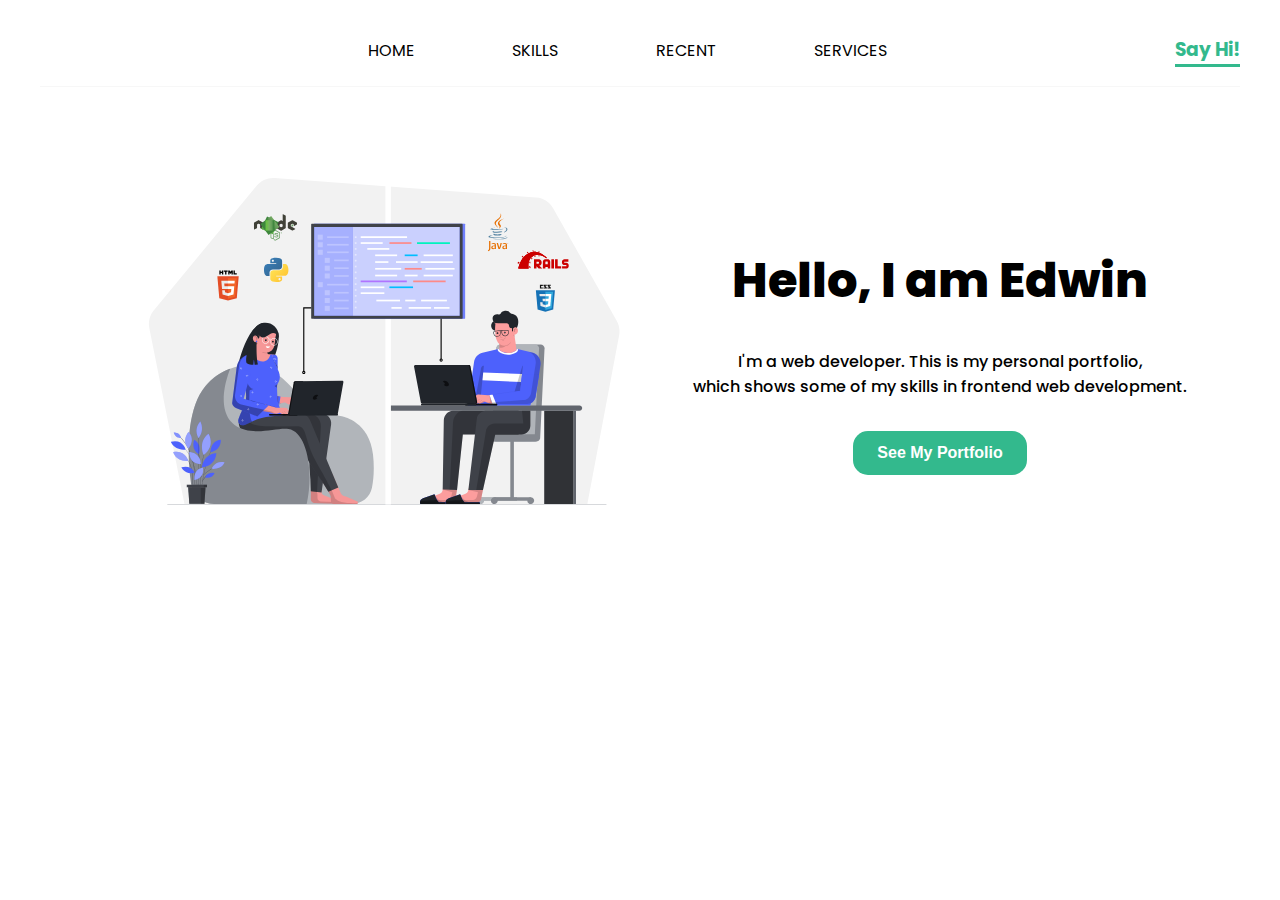
==== index.html @ 9a405e40 "first commit" ====
<!DOCTYPE html>
<html lang="en">
<head>
    <meta charset="UTF-8">
    <meta http-equiv="X-UA-Compatible" content="IE=edge">
    <meta name="viewport" content="width=device-width, initial-scale=1.0">
    <link rel="preconnect" href="https://fonts.googleapis.com">
    <link rel="preconnect" href="https://fonts.gstatic.com" crossorigin>
    <link href="https://fonts.googleapis.com/css2?family=Poppins:wght@100;200;300;400;500;600;700;800;900&display=swap" rel="stylesheet">
    <link rel="stylesheet" href="https://use.fontawesome.com/releases/v5.15.4/css/all.css" integrity="sha384-DyZ88mC6Up2uqS4h/KRgHuoeGwBcD4Ng9SiP4dIRy0EXTlnuz47vAwmeGwVChigm" crossorigin="anonymous">
    <link rel="stylesheet" href="styles.css">
    <title>Portfolio</title>
</head>
<body>
    <header>
        <nav>
            <div class="navbar">
                <div class="logo">
                    <i class="fab fa-confluence"></i>
                </div>

                <div class="nav-links" id="nav_links">
                        <ul>
                            <i class="fas fa-times" onclick=closing() id="times"></i>
                        </ul>

                        <ul>
                            <li class="navlink">HOME</li>
                        </ul>

                        <ul>
                            <li class="navlink">SKILLS</li>
                        </ul>

                        <ul>
                            <li class="navlink">RECENT</li>
                        </ul>

                        <ul>
                            <li class="navlink">SERVICES</li>
                        </ul>

                        <ul>
                </div>
                    
                <h3>Say Hi!</h3>
            </div>
                
            <div class="bars">
                <i class="fas fa-bars" onclick=slide() id="slider"></i>
            </div>

        </nav>
    </header>

    <main>
        <div class="main-area">
            <img src="Code-collaboration.svg" alt="time management">

            <div class="text">
                <div>
                    <h1>Hello, I am Edwin</h1>
                    <p>I'm a web developer. This is my personal portfolio, <br> which shows some of my skills in frontend web development.</p>
                    <button type="button">See My Portfolio</button>
                </div>
            </div>
        </div>
    </main>
    
    <script src="main.js"></script>
</body>
</html>
---- styles.css ----
:root {
    margin: 0.5rem 2rem;
    padding: 0;
}

html {
    font-family: 'Poppins', sans-serif;
}

nav .bars {
    display: none;
}

.navbar {
    display: flex;
    justify-content: space-between;
    align-items: center;
    text-align: center;
    border-bottom: 1px solid rgb(247, 247, 247);
}

.logo i {
    font-size: 2rem;
    color: rgb(51, 185, 141);
    cursor: pointer;
}

.nav-links {
    display: flex;
    justify-content: space-between;
}

.nav-links ul {
    list-style: none;
}

.nav-links ul li {
    margin: 0 .8rem;
    padding: .4rem 1rem;
    font-size: 1rem;
    font-weight: 400;
    cursor: pointer;
    transition: 0.2s;
}

.nav-links ul i {
    display: none;
}

.nav-links ul li:hover {
    padding: .4rem 1rem;
    background-color: rgb(51, 185, 141);
    border: transparent;
    border-radius: 2px;
    color: #FFF;
}

.navbar h3 {
    color: rgb(51, 185, 141);
    border-bottom: .2rem solid;
    border-color: rgb(51, 185, 141);
    transition: 0.2s ease;
    cursor: pointer;
}

@media only screen and (max-width: 1024px) {

    .navbar{
        display: flex;
        flex-direction: column;
        justify-content: center;
        align-items: center;
        text-align: center;
    }
}

@media only screen and (max-width: 768px) {
    .nav-links ul i {
        display: contents;
        font-size: 1.2rem;
        padding: .2rem;
    }

    nav .bars {
        display: contents;
        position: relative;
        float: right;
    }

    nav .bars i {
        position: absolute;
        top: 5%;
        right: 5%;
        font-size: 1.2rem;
        cursor: pointer;
    }

    .navbar {
        display: flex;
        justify-content: space-between;
    }
    
    .navbar .nav-links {
        position: absolute;
        display: flex;
        flex-direction: column;
        top: 5%;
        right: -100%;
        width: 45%;
        height: 80%;
        align-items: center;
        text-align: center;
        background-color: rgb(96, 201, 178);
        border: transparent;
        border-radius: 2px;
        z-index: 2;
        transition: .5s;
    }
    
    .nav-links ul {
        display: flex;
        justify-content: center;
        align-items: center;
        text-align: center;
        margin-top: 2.5rem;
        padding: 1px;
    }

    .main-area {
        display: flex;
        flex-direction: column;
        justify-content: center;
        align-items: center;
        text-align: center;
    }
}

.main-area {
    margin-top: 2rem;
    display: flex;
    justify-content: center;
    align-items: center;
    text-align: center;
}

.main-area img {
    width: 50%;
    height: 50%;
}

.main-area .text {
    display: flex;
    justify-content: center;
    align-items: center;
}

.text h1 {
    font-size: 3rem;
    font-weight: 800;
}

.text p {
    font-size: 1rem;
    font-weight: 500;
}

.text button {
    font-size: 1rem;
    font-weight: 600;
    padding: .8rem 1.5rem;
    margin-top: 1rem;
    background-color: rgb(51, 185, 141);
    border: transparent;
    border-radius: 15px;
    color: #FFF;
}
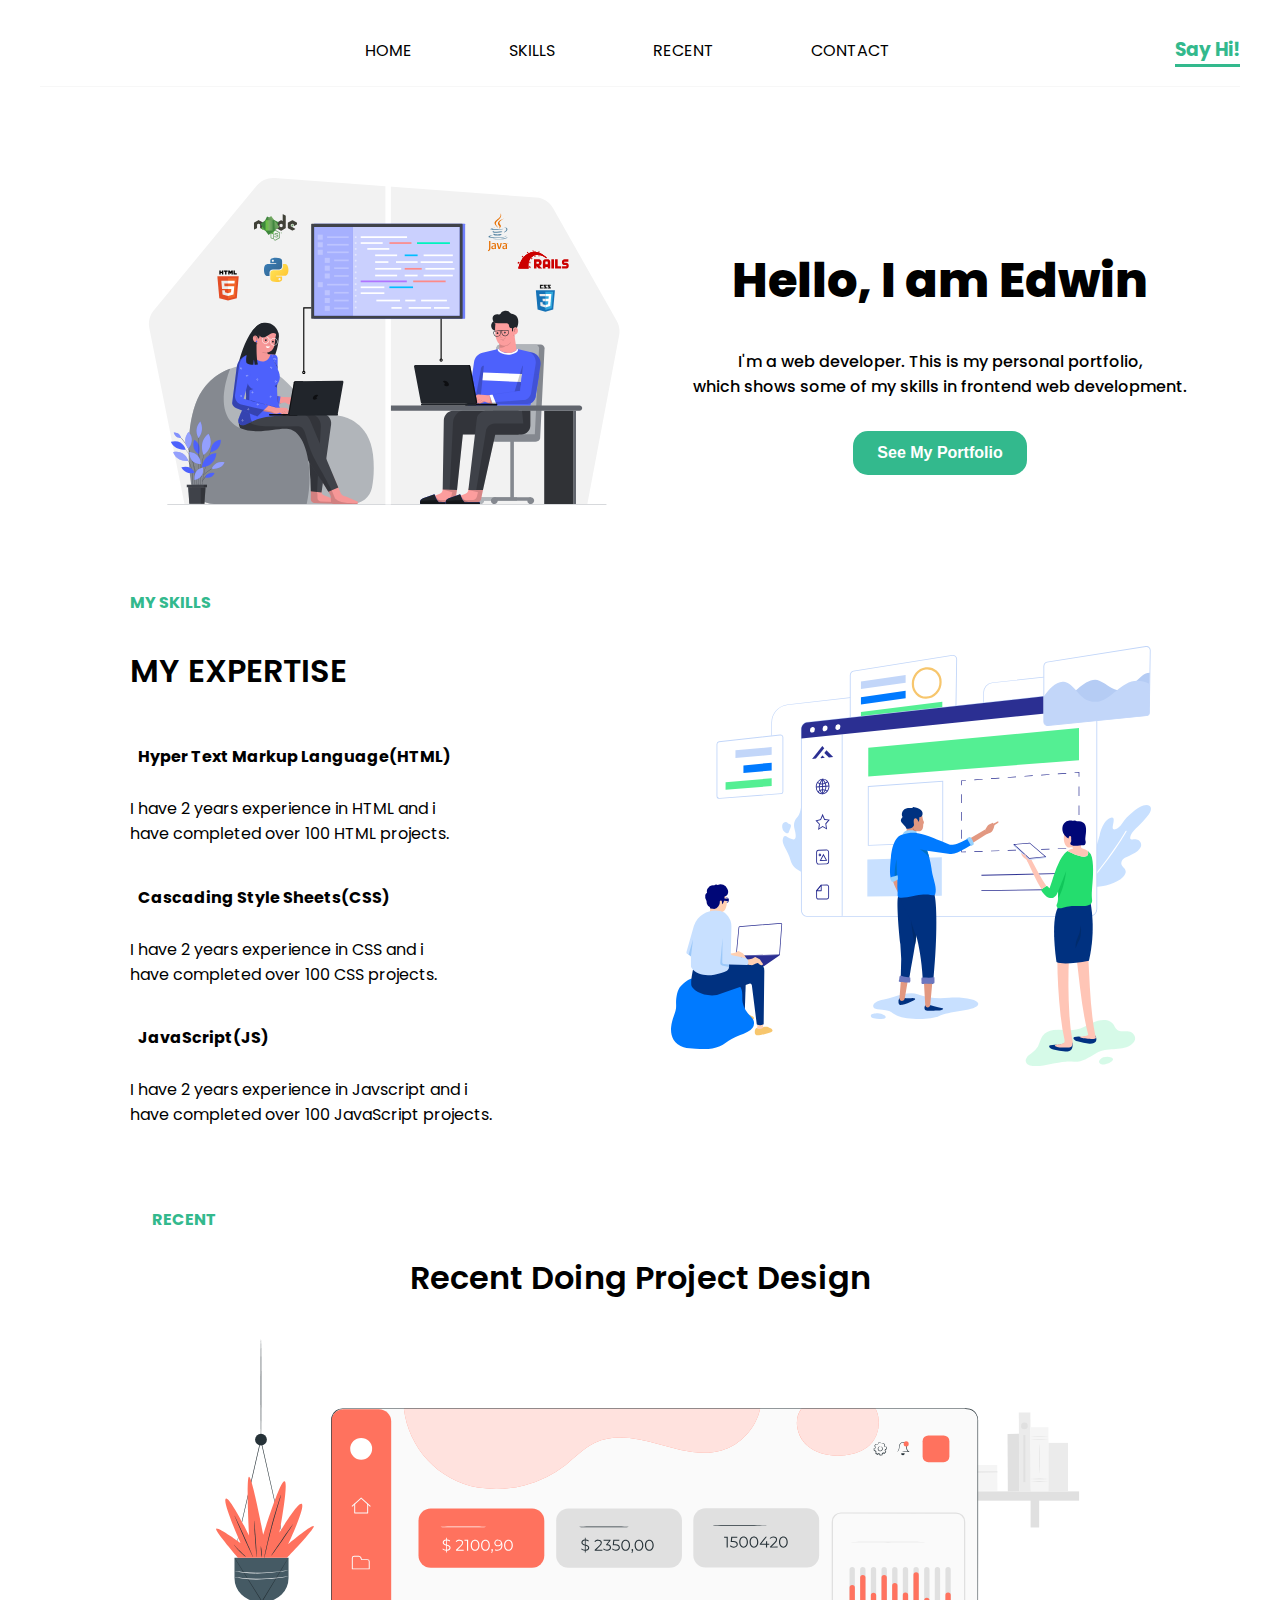
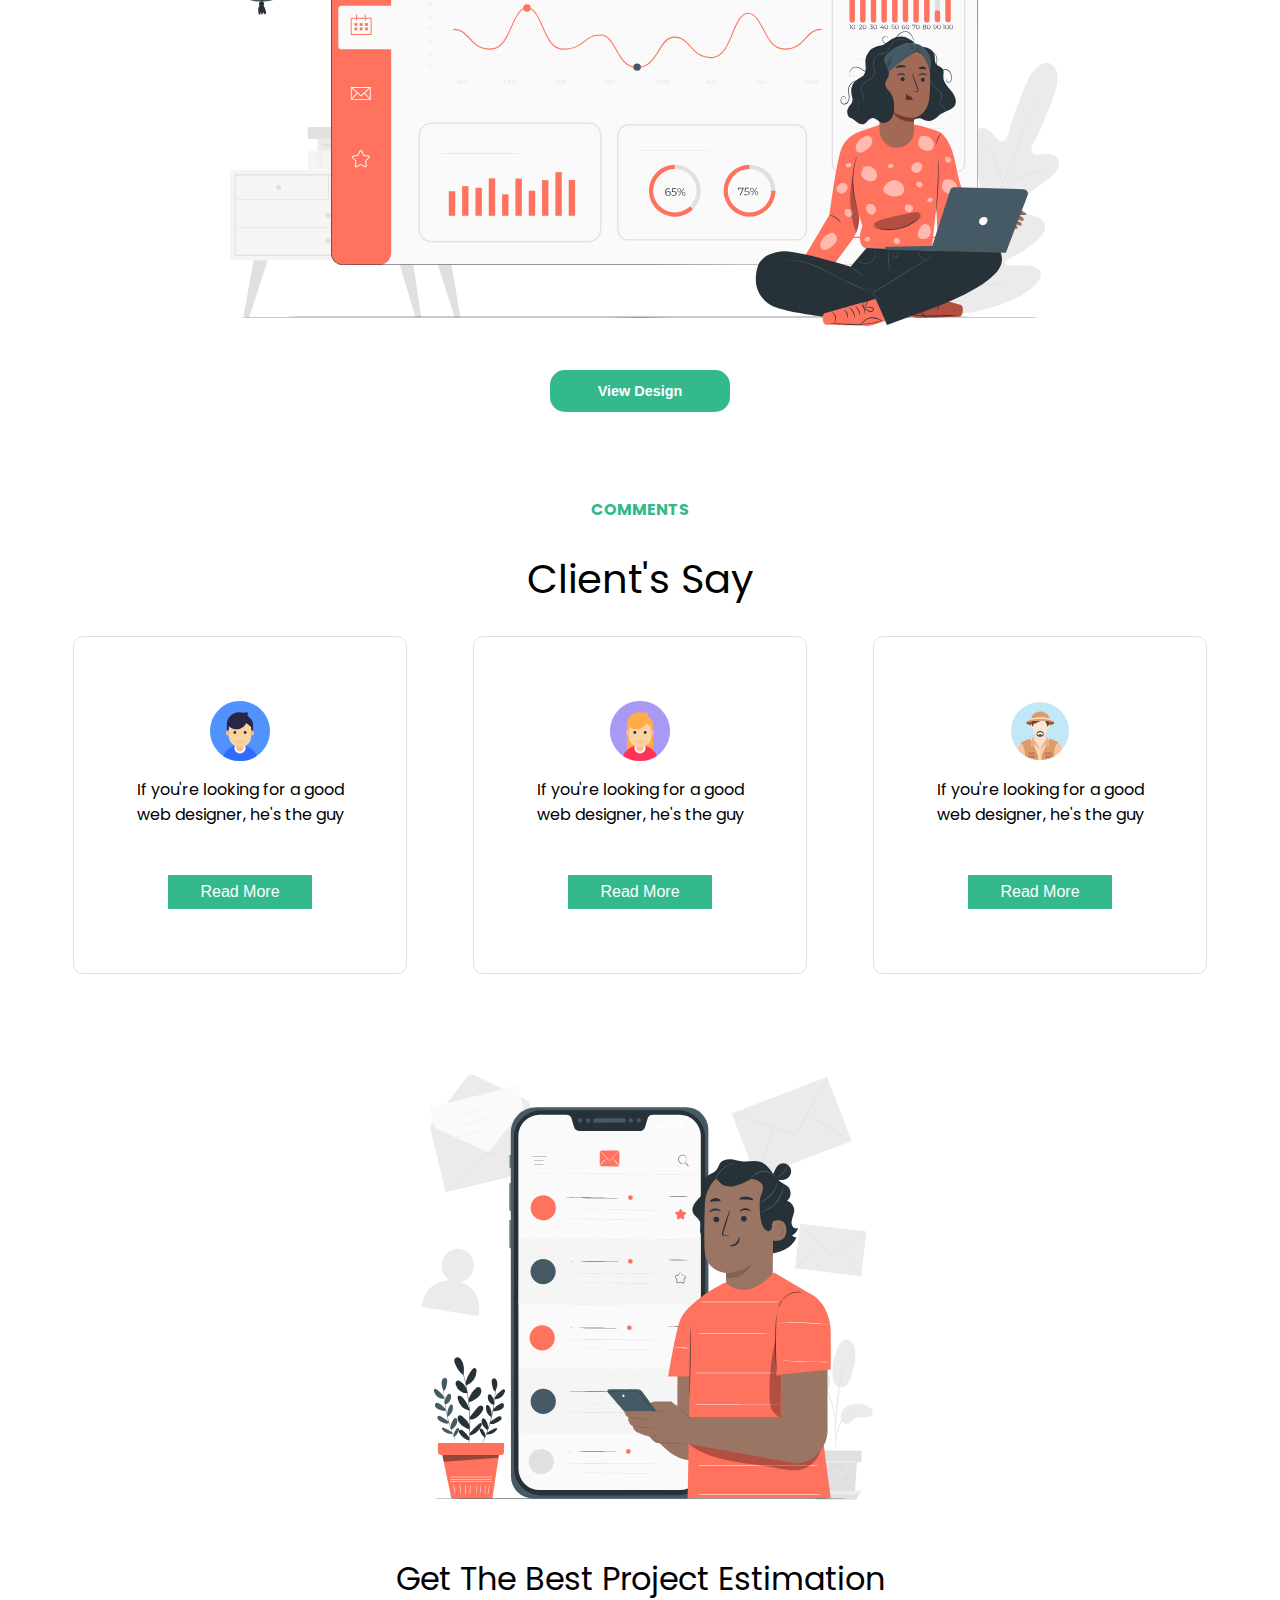
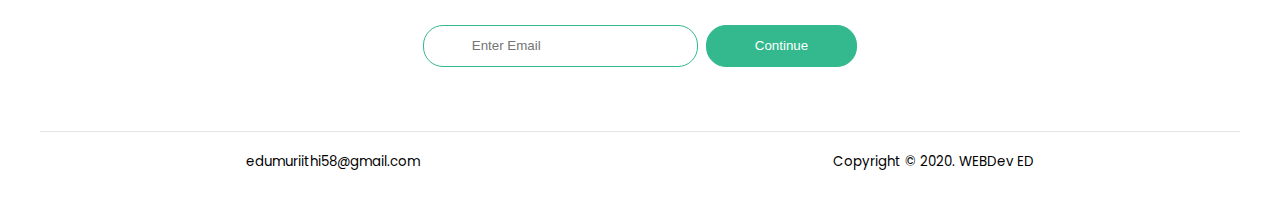
==== commit e8596d2e: "third commit" ====
--- a/index.html
+++ b/index.html
@@ -25,19 +25,19 @@
                         </ul>
 
                         <ul>
-                            <li class="navlink">HOME</li>
+                            <li class="navlink"><a href="#">HOME</a></li>
                         </ul>
 
                         <ul>
-                            <li class="navlink">SKILLS</li>
+                            <li class="navlink"><a href="#expertise">SKILLS</a></li>
                         </ul>
 
                         <ul>
-                            <li class="navlink">RECENT</li>
+                            <li class="navlink"><a href="#Recent">RECENT</a></li>
                         </ul>
 
                         <ul>
-                            <li class="navlink">SERVICES</li>
+                            <li class="navlink"><a href="#Contact">CONTACT</a></li>
                         </ul>
 
                         <ul>
@@ -49,7 +49,6 @@
             <div class="bars">
                 <i class="fas fa-bars" onclick=slide() id="slider"></i>
             </div>
-
         </nav>
     </header>
 
@@ -66,6 +65,105 @@
             </div>
         </div>
     </main>
+
+    <section>
+        <div class="skills">
+            <div>
+                <div class="myskills">
+                    <h4>MY SKILLS</h4>
+                </div>
+                <div>
+                    <div>
+                        <div class="myexpertise" id="expertise">
+                            <p>MY EXPERTISE</p>
+                        </div>
+                        <div>
+                            <h4><i class="fab fa-html5" id="html"></i>Hyper Text Markup Language(HTML)</h4>
+                            <p>I have 2 years experience in HTML and i <br> have completed over 100 HTML projects.</p>
+                        </div>
+                        <div>
+                            <h4><i class="fab fa-css3-alt" id="css"></i>Cascading Style Sheets(CSS)</h4>
+                            <p>I have 2 years experience in CSS and i <br> have completed over 100 CSS projects.</p>
+                        </div>
+                        <div>
+                            <h4><i class="fab fa-js" id="js"></i>JavaScript(JS)</h4>
+                            <p>I have 2 years experience in Javscript and i <br> have completed over 100 JavaScript projects.</p>
+                        </div>
+
+                    </div>
+                </div>
+            </div>
+            
+            <img src="developer.svg" alt="">
+        </div>
+    </section>
+
+    <section>
+        <div class="projects">
+            <div class="recent">
+                <h4>RECENT</h4>
+            </div>
+            <div class="design" id="Recent">
+                <div>
+                    <h1>Recent Doing Project Design</h1>
+                    <img src="./Dashboard-pana.svg" alt="">
+                    <div class="view-button">
+                        <button type="button">View Design</button>
+                    </div>
+                </div>
+            </div>
+        </div>
+    </section>
+
+    <section>
+        <div class="comments">
+            <div class="text">
+                <div>
+                    <h4>COMMENTS</h4>
+                    <h1>Client's Say</h1>
+                </div>
+            </div>
+
+            <div class="cards">
+                <div class="card1">
+                    <img src="./person1.svg" alt="">
+                    <img src="" alt="">
+                    <p>If you're looking for a good <br> web designer, he's the guy</p>
+                    <button type="button">Read More</button>
+                </div>
+                <div class="card1">
+                    <img src="./person2.svg" alt="">
+                    <img src="" alt="">
+                    <p>If you're looking for a good<br> web designer, he's the guy</p>
+                    <button type="button">Read More</button>
+                </div>
+                <div class="card1">
+                    <img src="./person3.svg" alt="">
+                    <img src="" alt="">
+                    <p>If you're looking for a good<br> web designer, he's the guy</p>
+                    <button type="button">Read More</button>
+                </div>
+            </div>
+        </div>
+    </section>
+
+    <section>
+            <div class="estimation">
+                <div>
+                    <img src="./Mobile inbox-pana.svg" alt="">
+                    <h1>Get The Best Project Estimation</h1>
+
+                    <div id="Contact">
+                        <input type="email" placeholder="Enter Email"><button type="button">Continue</button>
+                    </div>
+                </div>
+            </div>
+    </section>
+
+    <footer>
+        <p><small>edumuriithi58@gmail.com</small></p>
+        <p><small>Copyright &copy; 2020. WEBDev ED</small></p>
+    </footer>
     
     <script src="main.js"></script>
 </body>
--- a/styles.css
+++ b/styles.css
@@ -5,6 +5,7 @@
 
 html {
     font-family: 'Poppins', sans-serif;
+    scroll-behavior: smooth;
 }
 
 nav .bars {
@@ -41,6 +42,12 @@
     font-weight: 400;
     cursor: pointer;
     transition: 0.2s;
+}
+
+.nav-links ul li a {
+    text-decoration: none;
+    color: #000;
+    transition: .2s;
 }
 
 .nav-links ul i {
@@ -173,4 +180,247 @@
     border: transparent;
     border-radius: 15px;
     color: #FFF;
+    cursor: pointer;
+}
+
+@media only screen and (max-width: 768px) {
+    .main-area img {
+        height: 100%;
+        width: 100%;
+    }
+}
+
+.skills {
+    display: flex;
+    justify-content: space-around;
+    align-items: center;
+}
+
+.skills .myskills h4 {
+    font-size: 1rem;
+    color: rgb(51, 185, 141);
+}
+
+#html{
+    font-size: 2rem;
+    margin-right: .5rem;
+    color: rgb(224, 95, 9);
+}
+
+#css{
+    font-size: 2rem;
+    margin-right: .5rem;
+    color: rgb(30, 60, 197);
+}
+
+#js{
+    font-size: 2rem;
+    margin-right: .5rem;
+    color: rgb(231, 103, 18);
+}
+
+
+
+.skills .myexpertise p {
+    font-size: 2rem;
+    font-weight: 600;
+}
+
+.skills img {
+    height: auto;
+    width: 40%;
+}
+
+@media only screen and (max-width: 768px) {
+    .skills {
+        margin-top: 4rem;
+        display: flex;
+        flex-direction: column;
+        align-items: center;
+    }
+
+    .skills img {
+        height: 100%;
+        width: 100%;
+    }
+
+    .skills .myskills {
+        display: flex;
+        justify-content: center;
+        align-items: center;
+        text-align: center;
+    }
+}
+
+.recent h4 {
+    margin-top: 4rem;
+    margin-left: 7rem;
+    color: rgb(51, 185, 141)
+}
+
+.projects .design {
+    justify-content: center;
+    align-items: center;
+    text-align: center;
+}
+
+.projects .design h1 {
+    font-size: 2rem;
+    font-weight: 600;
+}
+
+.projects .design img {
+    height: 100%;
+    width: 80%;
+}
+
+.projects .design .view-button {
+    display: flex;
+    justify-content: center;
+    align-items: center;
+}
+
+.projects .design .view-button button {
+    padding: .8rem 3rem;
+    border: transparent;
+    border-radius: 15px;
+    background-color: rgb(51, 185, 141);
+    color: #FFF;
+    font-size: .9rem;
+    font-weight: 600;
+    cursor: pointer;
+}
+
+@media only screen and (max-width: 768px) {
+    .projects .design img {
+        height: 100%;
+        width: 100%;
+    }
+}
+
+.comments {
+    margin-top: 4rem;
+}
+
+.comments .text {
+    display: flex;
+    justify-content: center;
+    align-items: center;
+    text-align: center;
+}
+
+.comments .text h4 {
+    color: rgb(51, 185, 141);
+}
+
+.comments .text h1 {
+    font-size: 2.5rem;
+    font-weight: 400;
+}
+
+.comments .cards {
+    display: flex;
+    justify-content: space-between;
+}
+
+.comments .cards img {
+    height: auto;
+    width: 20%;
+}
+
+.comments .cards  {
+    display: flex;
+    justify-content: space-around;
+}
+
+.comments .cards button {
+    margin-top: 2rem;
+    padding: .5rem 2rem;
+    font-size: 1rem;
+    background-color: rgb(51, 185, 141);
+    color: #FFF;
+    border: transparent;
+    cursor: pointer;
+}
+
+.comments .cards .card1 {
+    display: flex;
+    flex-direction: column;
+    justify-content: center;
+    align-items: center;
+    text-align: center;
+    border: 1px solid rgb(224, 224, 224);
+    border-radius: 10px;
+    padding: 4rem 1rem;
+    transition: .2s ease;
+}
+
+.comments .cards .card1:hover {
+    transform: translateY(-10px);
+}
+
+@media only screen and (max-width: 768px) {
+    .cards {
+        display: flex;
+        flex-direction: column;
+        justify-content: center;
+        align-items: center;
+        text-align: center;
+    }
+
+    .cards .card1 {
+        margin-bottom: 1rem;
+    }
+}
+
+.estimation {
+    margin-top: 4rem;
+    display: flex;
+    justify-content: center;
+    align-items: center;
+    text-align: center;
+}
+
+.estimation h1 {
+    font-size: 2rem;
+    font-weight: 400;
+}
+
+.estimation input {
+    padding: .8rem 3rem;
+    border-radius: 20px;
+    border: 1px solid rgb(51, 185, 141);
+    outline: none;
+}
+
+.estimation button {
+    margin-left: .5rem;
+    padding: .8rem 3rem;
+    border-radius: 20px;
+    border: 1px solid rgb(51, 185, 141);
+    background-color: rgb(51, 185, 141);
+    color: #FFF;
+    cursor: pointer;
+}
+
+@media only screen and (max-width: 768px) {
+    .estimation button {
+        margin-top: 1rem;
+    }
+}
+
+footer {
+    margin-top: 4rem;
+    border-top: 1px solid rgb(230, 229, 229);
+    display: flex;
+    justify-content: space-around;
+    align-items: center;
+    text-align: center;
+}
+
+@media only screen and (max-width: 768px) {
+    footer {
+        display: flex;
+        flex-direction: column;
+    }
 }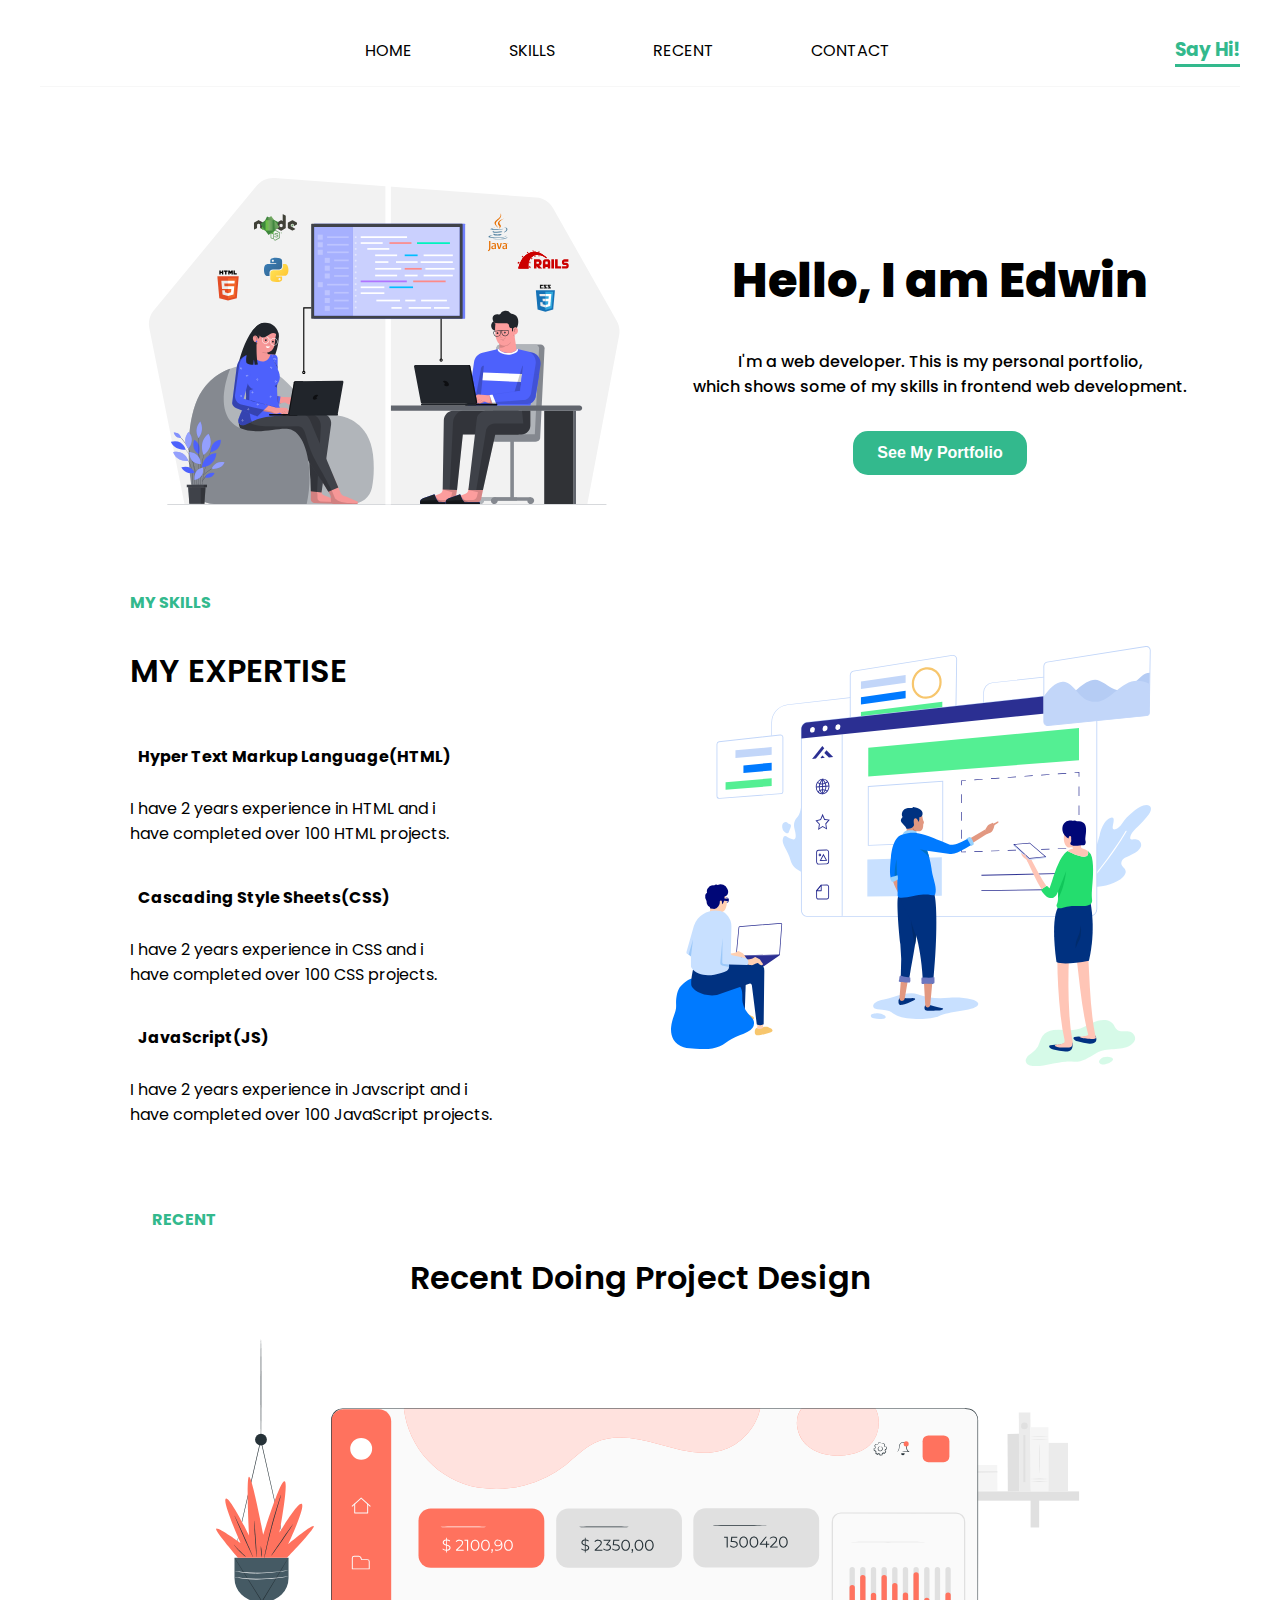
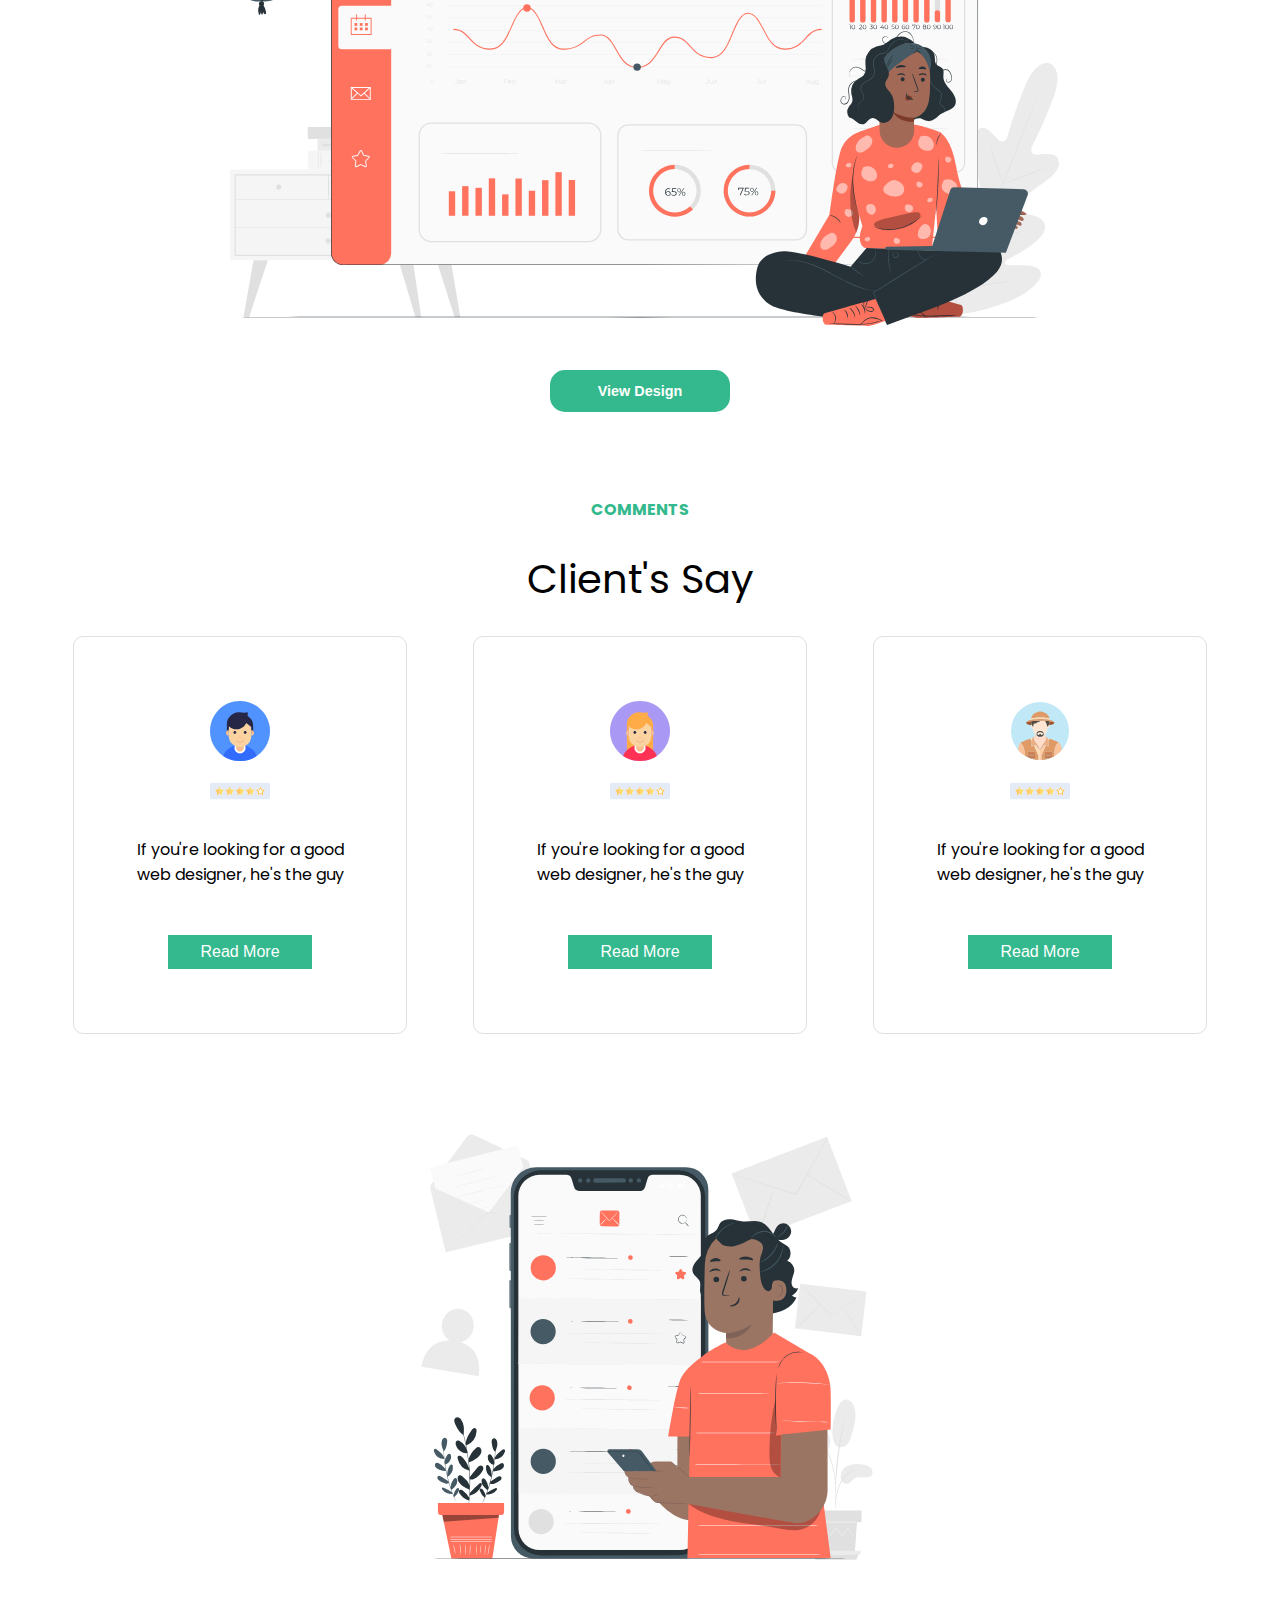
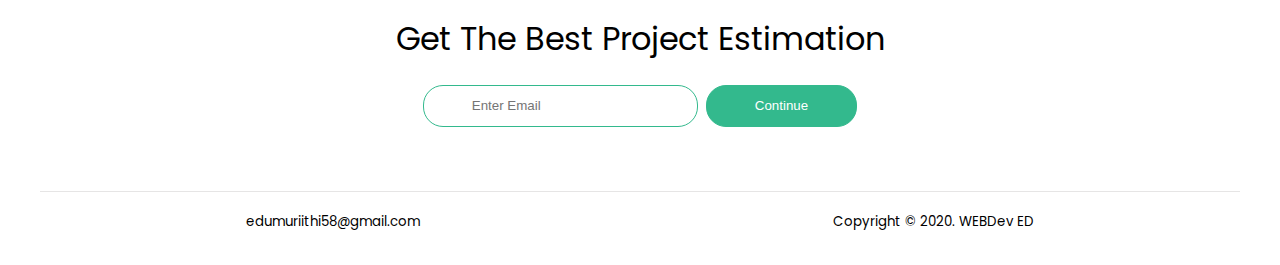
==== commit 88de8708: "fourth commit" ====
--- a/index.html
+++ b/index.html
@@ -43,7 +43,7 @@
                         <ul>
                 </div>
                     
-                <h3>Say Hi!</h3>
+                <a href="./say-hi.html"><h3>Say Hi!</h3></a>
             </div>
                 
             <div class="bars">
@@ -127,19 +127,19 @@
             <div class="cards">
                 <div class="card1">
                     <img src="./person1.svg" alt="">
-                    <img src="" alt="">
+                    <img src="./rating-svgrepo-com.svg" alt="">
                     <p>If you're looking for a good <br> web designer, he's the guy</p>
                     <button type="button">Read More</button>
                 </div>
                 <div class="card1">
                     <img src="./person2.svg" alt="">
-                    <img src="" alt="">
+                    <img src="./rating-svgrepo-com.svg" alt="">
                     <p>If you're looking for a good<br> web designer, he's the guy</p>
                     <button type="button">Read More</button>
                 </div>
                 <div class="card1">
                     <img src="./person3.svg" alt="">
-                    <img src="" alt="">
+                    <img src="./rating-svgrepo-com.svg" alt="">
                     <p>If you're looking for a good<br> web designer, he's the guy</p>
                     <button type="button">Read More</button>
                 </div>
--- a/styles.css
+++ b/styles.css
@@ -18,6 +18,10 @@
     align-items: center;
     text-align: center;
     border-bottom: 1px solid rgb(247, 247, 247);
+}
+
+.navbar a {
+    text-decoration: none;
 }
 
 .logo i {
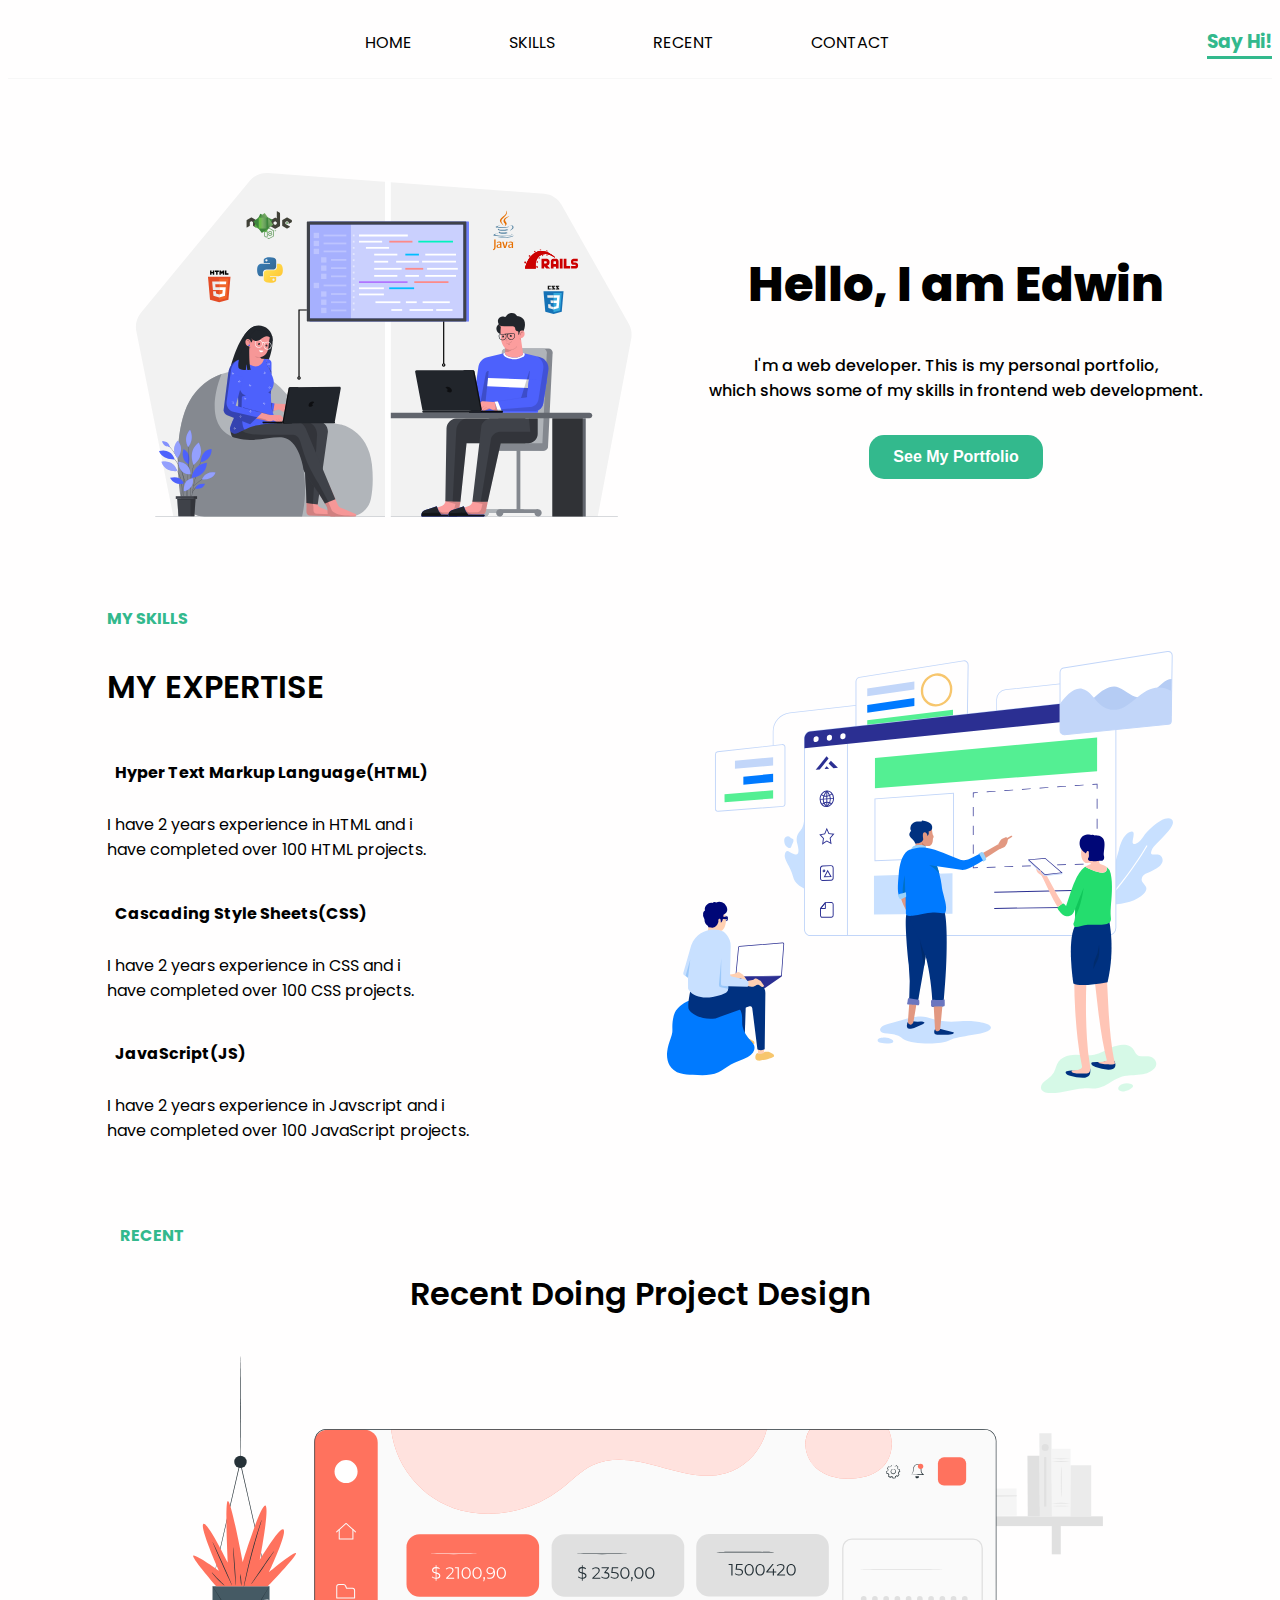
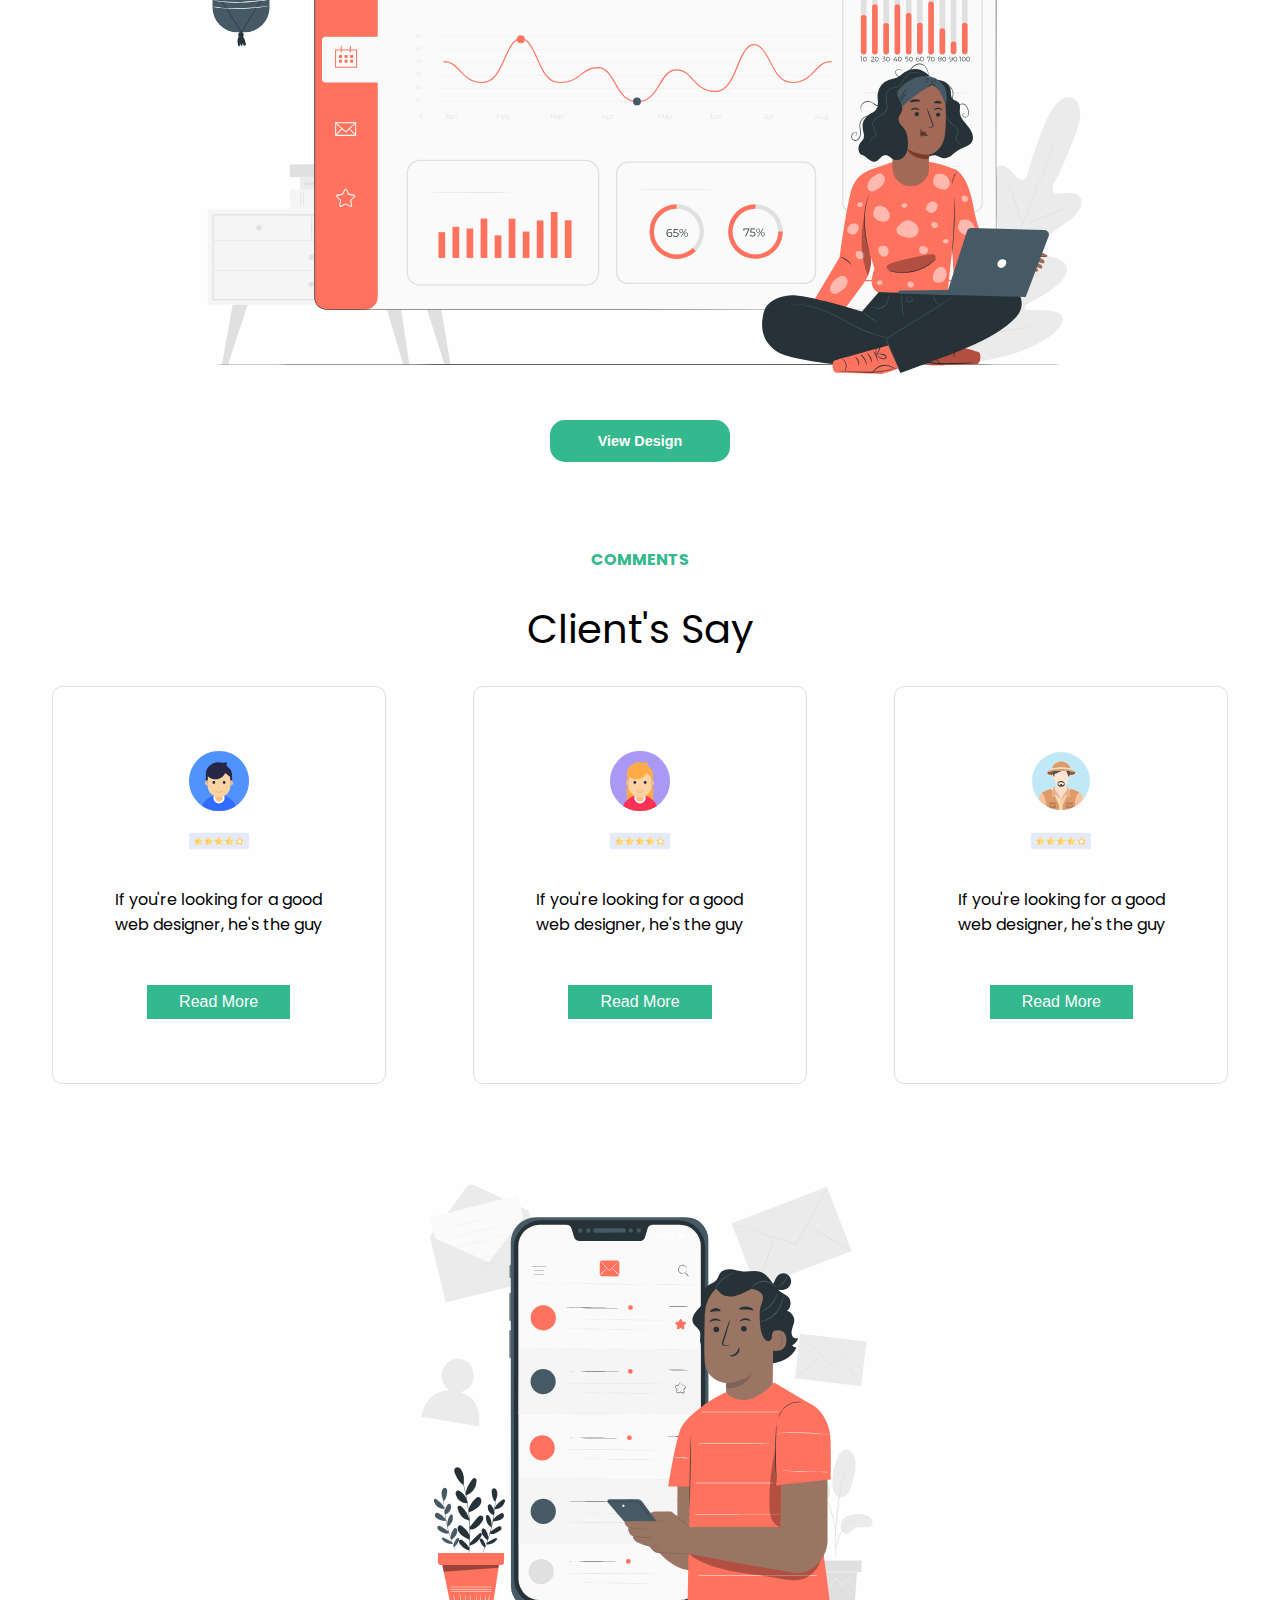
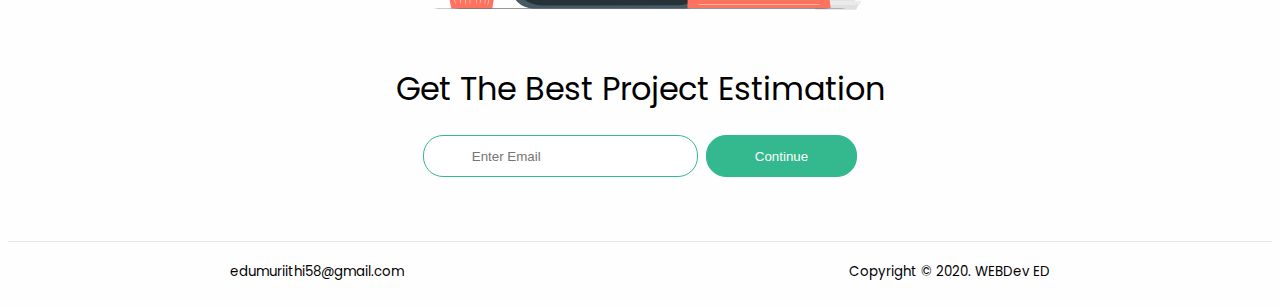
==== commit 46519046: "dark mode" ====
--- a/index.html
+++ b/index.html
@@ -11,7 +11,7 @@
     <link rel="stylesheet" href="styles.css">
     <title>Portfolio</title>
 </head>
-<body>
+<body id="everything">
     <header>
         <nav>
             <div class="navbar">
@@ -44,6 +44,10 @@
                 </div>
                     
                 <a href="./say-hi.html"><h3>Say Hi!</h3></a>
+            </div>
+
+            <div class="bulb" onclick="darkmode()">
+                <i class="fas fa-lightbulb"></i>
             </div>
                 
             <div class="bars">
--- a/styles.css
+++ b/styles.css
@@ -1,6 +1,7 @@
 :root {
-    margin: 0.5rem 2rem;
+    margin: 0;
     padding: 0;
+    background: rgb(255, 254, 254);
 }
 
 html {
@@ -26,7 +27,7 @@
 
 .logo i {
     font-size: 2rem;
-    color: rgb(51, 185, 141);
+    color: rgb(27, 209, 148);
     cursor: pointer;
 }
 
@@ -92,6 +93,15 @@
         padding: .2rem;
     }
 
+    nav .bulb i {
+        position: absolute;
+        top: 5%;
+        left: 5%;
+        font-size: 1.5rem;
+        cursor: pointer;
+    }
+
+
     nav .bars {
         display: contents;
         position: relative;
@@ -102,10 +112,10 @@
         position: absolute;
         top: 5%;
         right: 5%;
-        font-size: 1.2rem;
+        font-size: 1.5rem;
         cursor: pointer;
     }
-
+    
     .navbar {
         display: flex;
         justify-content: space-between;
